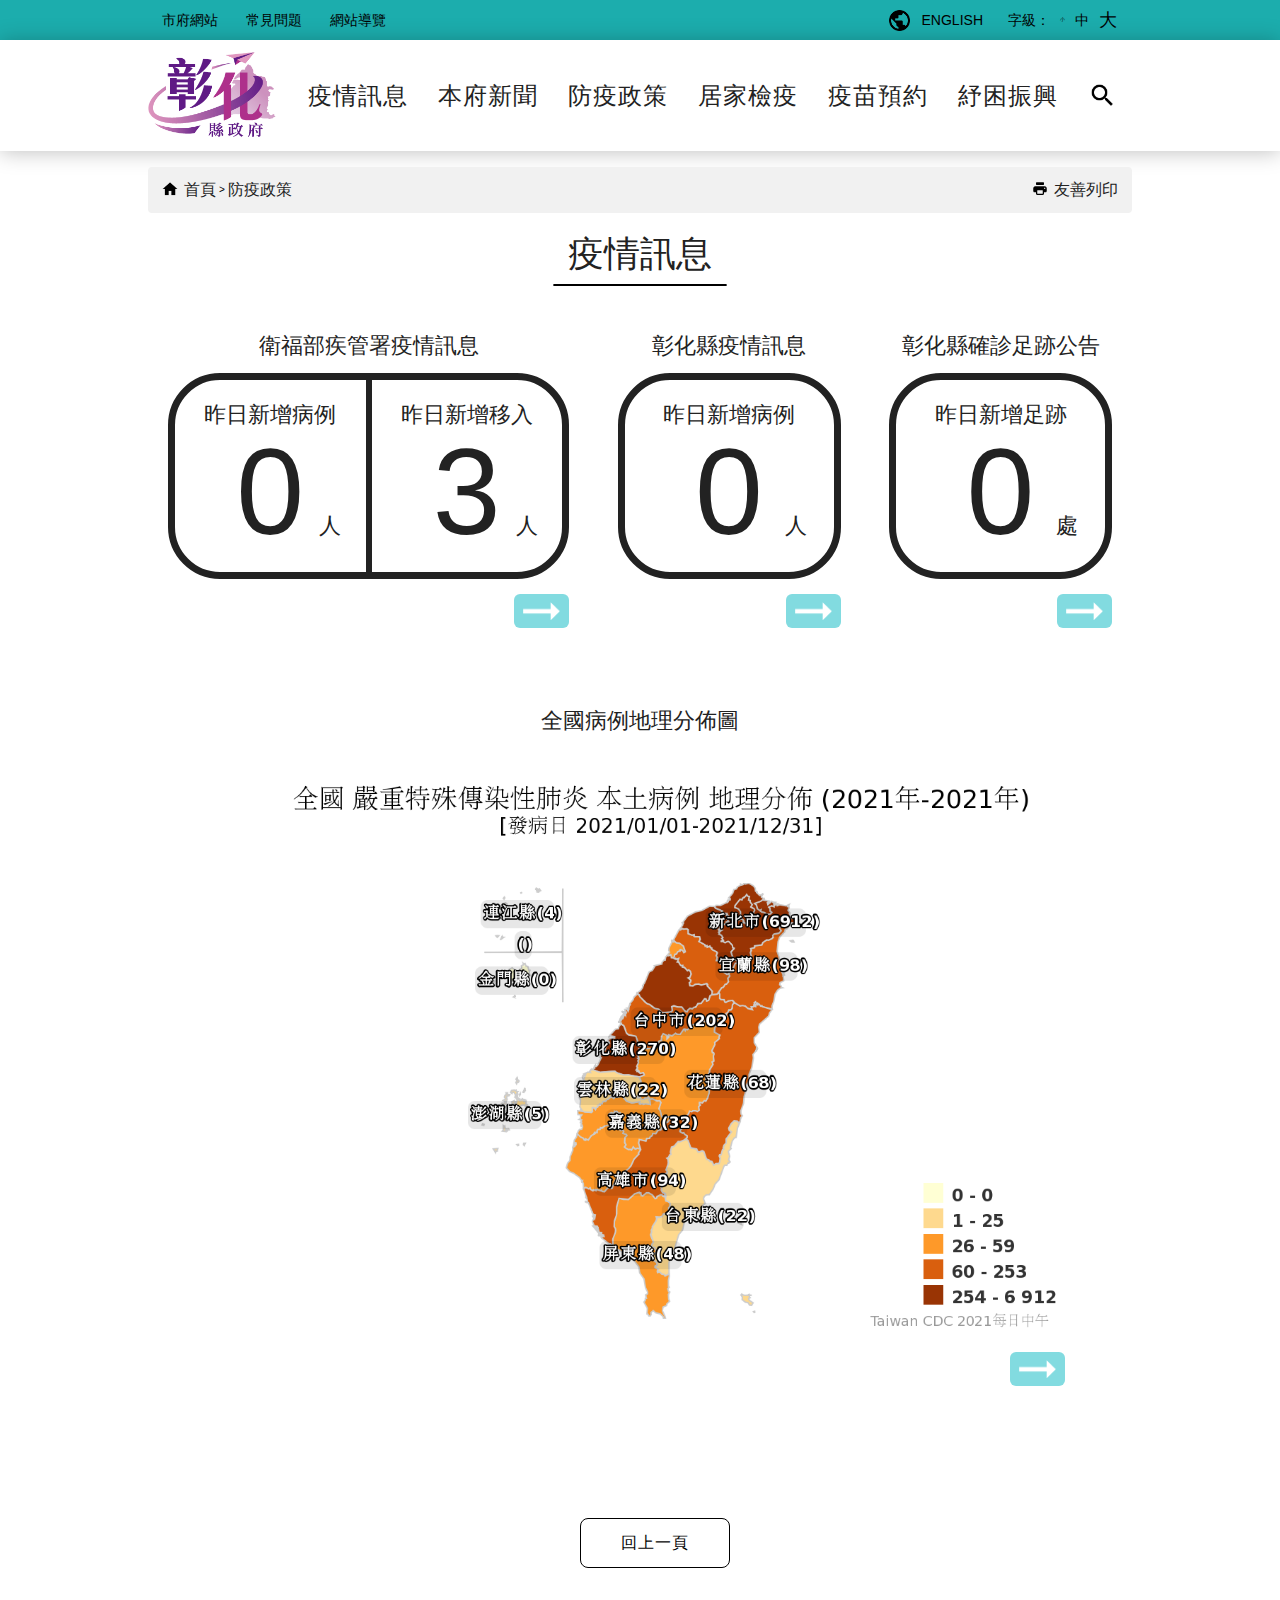
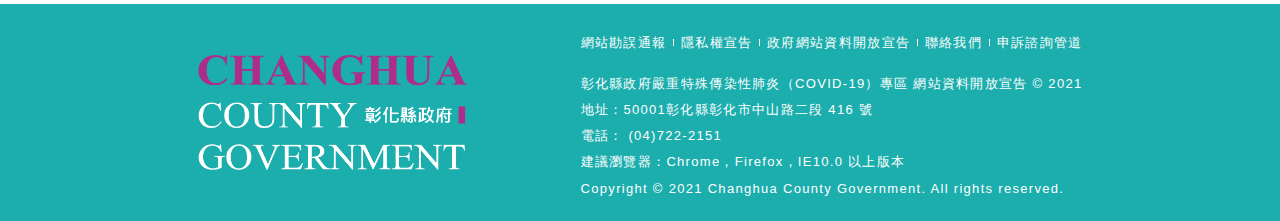
==== message.html @ 7cf7570e "更新麵包屑和回上一頁" ====
<!DOCTYPE html>
<html lang="en">
<head>
    <meta charset="UTF-8">
    <meta http-equiv="X-UA-Compatible" content="IE=edge">
    <meta name="viewport" content="width=device-width, initial-scale=1.0">
    <title>疫情訊息－彰化縣嚴重特殊傳染性肺炎防治專區</title>
    <link rel="stylesheet" href="./css/normalize.css">
    <link rel="stylesheet" href="./css/style.css">
    <link rel="stylesheet" href="./css/style_article.css">
    <link rel="stylesheet" href="./css/style_mes.css">
</head>
<body>
    <div class="container">
        <header>
            <div class="header_box">
                <div class="headerL">
                    <ul class="headerL_list navbtn_li">
                        <li class="header_btn libtn flexTextCenter"><a class="textH" href="https://www.chcg.gov.tw/ch/" target="_blank">市府網站</a></li>
                        <li class="header_btn libtn flexTextCenter"><a class="textH" href=" ">常見問題</a></li>
                        <li class="header_btn libtn flexTextCenter"><a class="textH" href=" ">網站導覽</a></li>
                    </ul>
                </div>
                <div class="headerR">
                    <div class="header_lan">
                        <a href=" ">
                            <img src="img/icon_lan.png" alt="language:English">
                            <p class="textH">ENGLISH</p>
                        </a>
                    </div>
                    <div class="header_textSize">
                        <p class="textH">字級：</p>
                        <a href=" " class="textH smallText">小</a>
                        <a href=" " class="textH">中</a>
                        <a href=" " class="textH bigText">大</a>
                    </div>
                </div>
            </div>
        </header>
        <nav>
            <div class="nav_box">
                <a href="./index.html">
                    <img class="nav_logo" src="img/nav_logo.png" alt="首頁">
                </a>
                <ul class="nav_list navbtn_li">
                    <li class="nav_btn libtn">
                        <div class="flexTextCenter nav_btn_a_box"><a class="textN" href="./message.html">疫情訊息</a></div>
                        <ul class="nav_list_sub">
                            <li class="nav_btn_sub libtn flexTextCenter"><a class="textNp" href="https://www.cdc.gov.tw/" target="_blank">衛福部疾管署疫情訊息</a></li>
                            <li class="nav_btn_sub libtn flexTextCenter"><a class="textNp" href="https://www2.chcg.gov.tw/main/main_act/main.asp?main_id=35955&act_id=420" target="_blank">彰化縣疫情訊息</a></li>
                            <li class="nav_btn_sub libtn flexTextCenter"><a class="textNp" href="https://www2.chcg.gov.tw/main/main_act/main.asp?main_id=35917&act_id=420" target="_blank">彰化縣確診足跡公告</a></li>
                            <li class="nav_btn_sub libtn flexTextCenter"><a class="textNp" href="https://nidss.cdc.gov.tw/nndss/DiseaseMap?id=19CoV" target="_blank">全國病例地理分佈圖</a></li>
                        </ul>
                    </li>
                    <li class="nav_btn libtn">
                        <div class="flexTextCenter nav_btn_a_box"><a class="textN" href="https://www2.chcg.gov.tw/main/main_act/main.asp?main_id=31347&act_id=420" target="_blank">本府新聞</a></div>
                        <ul class="nav_list_sub">
                            <li class="nav_btn_sub libtn flexTextCenter"><a class="textNp" href="https://www2.chcg.gov.tw/main/main_act/main.asp?main_id=31371&act_id=420" target="_blank">防疫措施</a></li>
                            <li class="nav_btn_sub libtn flexTextCenter"><a class="textNp" href="https://www2.chcg.gov.tw/main/main_act/main.asp?main_id=31375&act_id=420" target="_blank">校園防疫</a></li>
                            <li class="nav_btn_sub libtn flexTextCenter"><a class="textNp" href="https://www2.chcg.gov.tw/main/main_act/main.asp?main_id=31374&act_id=420" target="_blank">活動相關</a></li>
                            <li class="nav_btn_sub libtn flexTextCenter"><a class="textNp" href="https://www2.chcg.gov.tw/main/main_act/main.asp?main_id=31370&act_id=420" target="_blank">防疫宣導</a></li>
                            <li class="nav_btn_sub libtn flexTextCenter"><a class="textNp" href="https://www2.chcg.gov.tw/main/main_act/main.asp?main_id=31372&act_id=420" target="_blank">防疫稽查</a></li>
                            <li class="nav_btn_sub libtn flexTextCenter"><a class="textNp" href="https://www2.chcg.gov.tw/main/main_act/main.asp?main_id=31373&act_id=420" target="_blank">居家檢疫</a></li>
                            <li class="nav_btn_sub libtn flexTextCenter"><a class="textNp" href="https://www2.chcg.gov.tw/main/main_act/main.asp?main_id=31376&act_id=420" target="_blank">紓困振興</a></li>
                            <li class="nav_btn_sub libtn flexTextCenter"><a class="textNp" href="https://www2.chcg.gov.tw/main/main_act/main.asp?main_id=31377&act_id=420" target="_blank">關懷慰問</a></li>
                            <li class="nav_btn_sub libtn flexTextCenter"><a class="textNp" href="https://www2.chcg.gov.tw/main/main_act/main.asp?main_id=31369&act_id=420" target="_blank">愛心回饋</a></li>
                        </ul>
                    </li>
                    <li class="nav_btn libtn">
                        <div class="flexTextCenter nav_btn_a_box"><a class="textN" href="./policy.html">防疫政策</a></div>
                        <ul class="nav_list_sub">
                            <li class="nav_btn_sub libtn flexTextCenter"><a class="textNp" href="https://www2.chcg.gov.tw/main/main_act/main.asp?main_id=36682&act_id=420" target="_blank">二級期間防疫政策</a></li>
                            <li class="nav_btn_sub libtn flexTextCenter"><a class="textNp" href="https://www2.chcg.gov.tw/main/main_act/main.asp?main_id=31424&act_id=420" target="_blank">公告指引</a></li>
                            <li class="nav_btn_sub libtn flexTextCenter"><a class="textNp" href="https://www2.chcg.gov.tw/main/main_act/main.asp?main_id=31350&act_id=420" target="_blank">口罩資訊</a></li>
                            <li class="nav_btn_sub libtn flexTextCenter"><a class="textNp" href="https://www2.chcg.gov.tw/main/main_act/main.asp?main_id=31386&act_id=420" target="_blank">防疫措施</a></li>
                            <li class="nav_btn_sub libtn flexTextCenter"><a class="textNp" href=" ">COVID-19 專區</a></li>
                            <li class="nav_btn_sub libtn flexTextCenter"><a class="textNp" href="https://www2.chcg.gov.tw/main/main_act/main.asp?main_id=35940&act_id=420" target="_blank">數位防疫</a></li>
                            <li class="nav_btn_sub libtn flexTextCenter"><a class="textNp" href="https://youtu.be/fLHW1wb9VfM" target="_blank">防疫社交距離影片宣導</a></li>
                        </ul>
                    </li>
                    <li class="nav_btnS libtn"><a class="textN" href="https://www2.chcg.gov.tw/main/main_act/main.asp?main_id=31349&act_id=420" target="_blank">居家檢疫</a></li>
                    <li class="nav_btnS libtn"><a class="textN" href="https://www2.chcg.gov.tw/main/main_act/main.asp?main_id=35650&act_id=420" target="_blank">疫苗預約</a></li>
                    <li class="nav_btn libtn">
                        <div class="flexTextCenter nav_btn_a_box"><a class="textN" href="https://www2.chcg.gov.tw/main/main_act/main.asp?main_id=35984&act_id=420" target="_blank">紓困振興</a></div>
                        <ul class="nav_list_sub">
                            <li class="nav_btn_sub libtn flexTextCenter"><a class="textNp" href="https://www2.chcg.gov.tw/main/main_act/main.asp?main_id=36135&act_id=420" target="_blank">行政院各部會紓困振興資訊</a></li>
                            <li class="nav_btn_sub libtn flexTextCenter"><a class="textNp" href="https://www2.chcg.gov.tw/main/main_act/main.asp?main_id=36148&act_id=420" target="_blank">個人對象紓困方案重點整理（如有誤以中央公告為主）</a></li>
                            <li class="nav_btn_sub libtn flexTextCenter"><a class="textNp" href="https://www2.chcg.gov.tw/main/main_act/main.asp?main_id=36149&act_id=420" target="_blank">事業對象紓困方案重點整理（如有誤以中央公告為主）</a></li>
                            <li class="nav_btn_sub libtn flexTextCenter"><a class="textNp" href="https://www2.chcg.gov.tw/main/main_act/main.asp?main_id=36152&act_id=420" target="_blank">紓困貸款方案整理（如有誤以中央公告為主）</a></li>
                            <li class="nav_btn_sub libtn flexTextCenter"><a class="textNp" href="https://www2.chcg.gov.tw/main/main_act/main.asp?main_id=37393&act_id=420" target="_blank">振興經濟彰化加碼活動</a></li>
                            <li class="nav_btn_sub libtn flexTextCenter"><a class="textNp" href="https://www2.chcg.gov.tw/main/main_act/main.asp?main_id=35986&act_id=420" target="_blank">彰化縣幸福圓夢貸款一年免息</a></li>
                            <li class="nav_btn_sub libtn flexTextCenter"><a class="textNp" href="https://www2.chcg.gov.tw/main/main_act/main.asp?main_id=35988&act_id=420" target="_blank">社福救助單一窗口 1957</a></li>
                            <li class="nav_btn_sub libtn flexTextCenter"><a class="textNp" href="https://www2.chcg.gov.tw/main/main_act/main.asp?main_id=35985&act_id=420" target="_blank">彰化縣地方稅捐減免緩徵</a></li>
                            <li class="nav_btn_sub libtn flexTextCenter"><a class="textNp" href="https://www2.chcg.gov.tw/main/main_act/main.asp?main_id=35990&act_id=420" target="_blank">彰化縣建築在建工程施工期限展延</a></li>
                            <li class="nav_btn_sub libtn flexTextCenter"><a class="textNp" href="https://www2.chcg.gov.tw/main/main_act/main.asp?main_id=35991&act_id=420" target="_blank">彰化縣政府委外場館規費緩徵</a></li>
                            <li class="nav_btn_sub libtn flexTextCenter"><a class="textNp" href="https://www2.chcg.gov.tw/main/main_act/main.asp?main_id=35999&act_id=420" target="_blank">彰化縣 26 處公有零售市場租金全部減半</a></li>
                            <li class="nav_btn_sub libtn flexTextCenter"><a class="textNp" href="https://www2.chcg.gov.tw/main/main_act/main.asp?main_id=36183&act_id=420" target="_blank">彰化縣土地登記逾期罰鍰計收主動扣除疫情警戒期間</a></li>
                        </ul>
                    </li>
                    <li class="nav_btnS libtn flexTextCenter"><a class="flexTextCenter" href=" "><img class="icon_search" src="img/icon_search.png" alt="搜尋"></a></li>
                </ul>
            </div>
        </nav>
        <article>
            <div class="article_box" >
                <div class="breadcrumb_and_print">
                    <div class="breadcrumb">
                        <a href="index.html">
                            <img src="img/icon_homepage.png" alt="homepage" class="icon_homepage">
                            <a href="index.html" class="textC">首頁</a>
                        </a>
                        <div> > </div>
                        <a href="policy.html" class="textC">防疫政策</a>
                    </div>
                    <div class="print_btn">
                        <a href=" ">
                            <img src="img/icon_print.png" alt="友善列印" class="icon_print">
                            <a href=" " class="textC">友善列印</a>
                        </a>
                    </div>
                </div>      
                <div class="tittle_box">
                    <p class="textA">疫情訊息</p>
                    <div class="tittle_line"></div>
                </div>
                <div class="boxA">
                    <div class="boxA_box box_big">
                        <div><p class="textB">衛福部疾管署疫情訊息</p></div>
                        <div class="frame flexTextCenter">
                            <div class="frame_box">
                                <div class="frame_tittle flexTextCenter"><p class="textB">昨日新增病例</p></div>
                                <div class="frame_content">
                                    <div class="frame_content_N flexTextCenter"><p class="textFN">0</p></div>
                                    <div class="frame_quantifier"><p class="textB">人</p></div>
                                </div>
                            </div>
                            <div class="frame_line"></div>
                            <div class="frame_box">
                                <div class="frame_tittle flexTextCenter"><p class="textB">昨日新增移入</p></div>
                                <div class="frame_content">
                                    <div class="frame_content_N flexTextCenter"><p class="textFN">3</p></div>
                                    <div class="frame_quantifier"><p class="textB">人</p></div>
                                </div>
                            </div>
                        </div>
                        <div class="arrow_box">
                            <a href="https://www.cdc.gov.tw/" target="_blank">
                                <div class="flexTextCenter">
                                    <img class="icon_arrow" src="./img/icon_arrow.png">
                                </div>
                            </a>
                        </div>
                    </div>
                    <div class="boxA_box box_small">
                        <div><p class="textB">彰化縣疫情訊息</p></div>
                        <div class="frame flexTextCenter">
                            <div class="frame_box">
                                <div class="frame_tittle flexTextCenter"><p class="textB">昨日新增病例</p></div>
                                <div class="frame_content">
                                    <div class="frame_content_N flexTextCenter"><p class="textFN">0</p></div>
                                    <div class="frame_quantifier"><p class="textB">人</p></div>
                                </div>
                            </div>
                        </div>
                            <div class="arrow_box">
                                <a href="https://www2.chcg.gov.tw/main/main_act/main.asp?main_id=35955&act_id=420" target="_blank">
                                    <div class="flexTextCenter">
                                        <img class="icon_arrow" src="./img/icon_arrow.png">
                                    </div>
                                </a>
                            </div>
                    </div>
                    <div class="boxA_box box_small">
                        <div><p class="textB">彰化縣確診足跡公告</p></div>
                        <div class="frame flexTextCenter">
                            <div class="frame_box">
                                <div class="frame_tittle flexTextCenter"><p class="textB">昨日新增足跡</p></div>
                                <div class="frame_content">
                                    <div class="frame_content_N flexTextCenter"><p class="textFN">0</p></div>
                                    <div class="frame_quantifier"><p class="textB">處</p></div>
                                </div>
                            </div>
                        </div>                            <div class="arrow_box">
                                <a href="https://www2.chcg.gov.tw/main/main_act/main.asp?main_id=35917&act_id=420" target="_blank">
                                    <div class="flexTextCenter">
                                        <img class="icon_arrow" src="./img/icon_arrow.png">
                                    </div>
                                </a>
                            </div>
                    </div>
                </div>
                <div class="boxB">
                    <div><p class="textB">全國病例地理分佈圖</p></div>
                    <div>
                        <img class="geo_pic" src="./img/mes_geo_pic.png" alt="全國 嚴重特殊傳染性肺炎 本土病例 地理分佈（2021年～2021年）">
                            <div class="arrow_box">
                                <a href="https://nidss.cdc.gov.tw/nndss/DiseaseMap?id=19CoV" target="_blank">
                                    <div class="flexTextCenter">
                                        <img class="icon_arrow" src="./img/icon_arrow.png">
                                    </div>
                                </a>
                            </div>
                    </div>
                </div>
                <div class="section section_8">
                    <div class="btn_block textC">
                        <div class="btn_section">
                            <a href="" class="btn">回上一頁</a>
                        </div>
                    </div>
                </div>
            </div>
        </article>
        <footer class="flexTextCenter">
            <div class="footer_box">
                <img class="footer_logo" src="./img/footer_logo.png" alt="彰化縣政府">
                <div class="footerR">
                    <div class="footerR_top">
                        <a class="footer_btn textF" href=" ">網站勘誤通報</a> 
                        <div class="footer_btn_line"></div>
                        <a class="footer_btn textF" href=" ">隱私權宣告</a>
                        <div class="footer_btn_line"></div>        
                        <a class="footer_btn textF" href=" ">政府網站資料開放宣告</a>
                        <div class="footer_btn_line"></div>        
                        <a class="footer_btn textF" href=" ">聯絡我們</a>
                        <div class="footer_btn_line"></div>        
                        <a class="footer_btn textF" href=" ">申訴諮詢管道</a>               
                    </div>
                    <div class="footerR_botton">
                    <p class="textF">彰化縣政府嚴重特殊傳染性肺炎（COVID-19）專區 網站資料開放宣告 © 2021</p>
                    <p class="textF">地址：50001彰化縣彰化市中山路二段 416 號</p>
                    <p class="textF">電話： (04)722-2151</p>
                    <p class="textF">建議瀏覽器：Chrome，Firefox，IE10.0 以上版本</p>
                    <p class="textF">Copyright © 2021 Changhua County Government. All rights reserved.</p>
                    </div>
                </div>
            </div>
        </footer>
    </div>
</body>
</html>
---- css/style.css ----
html{
    box-sizing:border-box;
    font-size: 10px;
  }

  *,*::before,*::after{
    box-sizing: inherit;
    padding: 0;
    margin: 0;
}

body{
  font-family: 'ArialMT Regular',Arial, Helvetica, sans-serif;
  background-color: #ffffff;
}

.container{
  width: auto;
  min-width: 1280px;
  height: 940px;

}

a{            /*把a標籤的底線都拿掉，加上自動換行，顏色設定為黑色*/
  display: block;
  color: #030303;
  text-decoration: none;
}

.navbtn_li{                /*給list型導覽列的li元素，使導覽列橫向排列*/
  display: flex;
}

.libtn{                     /*list型導覽列按鈕初始*/
  list-style: none;
  text-align: center;
}

.flexTextCenter{            /*文字垂直中央置中（給盒子），為了子導覽列所以設定向下排序*/
  display: flex;
  justify-content: center;
  align-items: center;
}

/* ↓ 字型設定區/////////////////////////////////////////////////////////////*/

.textH{                 /* header 字型*/
  padding: 0px;
  margin: 0px;
  color: #000000;
  font-size: 1.4rem;
  font-family: 'Arial', 'Arial Narrow', sans-serif;
}

.textN{                 /* nav 字型*/
  padding: 0px;
  margin: 0px;
  color: #222222;
  font-size: 2.4rem;
  font-family: 'Arial', 'Arial Narrow', sans-serif;
  letter-spacing: 1px;
  height: inherit;
  line-height: 111px;
}

.textNp{                 /* sub nav 字型*/
  padding: 10px;
  margin: 0px;
  color: #222222;
  font-size: 1.4rem;
  font-family: 'Arial', 'Arial Narrow', sans-serif;
  line-height: 1.5;
  letter-spacing: 1px;
}

.textA{                 /* 內文 ABC 級字型都還沒用過可以改*/
    padding: 0px;
    margin: 0px;
    color: #222222;
    font-size: 3.6rem;
    font-family: 'Arial', 'Arial Narrow', sans-serif;
}

.textB{
  padding: 0px;
  margin: 0px;
  color: #222222;
  font-size: 2.2rem;
  font-family: 'Arial', 'Arial Narrow', sans-serif;
}

.textC{
  padding: 0px;
  margin: 0px;
  color: #222222;
  font-size: 1.6rem;
  font-family: 'Arial', 'Arial Narrow', sans-serif;
}

.textF{
  padding: 0px;
  margin: 0px;
  color: #FFFFFF;
  font-size: 1.3rem;
  font-family: 'Roboto','Arial', 'Arial Narrow', sans-serif;
  line-height: 15px;
  letter-spacing: 0.1em;
}


/* ↑ 字型設定區/////////////////////////////////////////////////////////////////*/

/* ↓ Header 區/////////////////////////////////////*/
header{
  height: 40px;
  display: flex;
  justify-content: center;
  background-color: #1CADAD;
}

.header_box{
  height: inherit;
  width: 984px;
  display: flex;
  justify-content: space-between;
}


.headerL{
  height: inherit;
}

.headerL_list{
  height: inherit;
}

.header_btn{
  width: 84px;
}


.headerR{
  height: inherit;
  display: flex;
  justify-content: space-around;
}

.header_lan{
  display: flex;
  justify-content: space-around;
}

.headerR a{
  display: flex;
  flex-direction:row;
  align-items: center;
  justify-content: space-around;
}

.header_lan img{
  height: 25px;
  width: auto;
}

.header_lan .textH{
  padding: 10px;
}

.header_textSize{
  display: flex;
  justify-content: space-around;
  align-items: center;
  padding: 10px;
}

.header_textSize .textH{
  padding: 5px;
}

.header_textSize .smallText{
  font-size: 0.5em;
}

.header_textSize .bigText{
  font-size: 1.75em;
}
/* ↑ Header 區/////////////////////////////////////*/

/* ↓ nav 區/////////////////////////////////////*/
nav{
  height: 111px;
  display: flex;
  justify-content: center;
  background-color: inherit;
  box-shadow: 0px 1px 20px rgba(0, 0, 0, 0.25);
}

.nav_box{
  height: inherit;
  width: 984px;
  display: flex;
  flex-direction: row;
  justify-content: space-between;
  align-items: center;
}

.nav_logo{
  height: 85px;
}

.nav_list{
  height: inherit;
}

.icon_search{
  height: 29px;
}

.nav_btn{
  height: inherit;
  padding: 0 15px;
  position: relative;
}

.nav_btnS{
  height: inherit;
  padding: 0 15px;
  position: relative;
}

.nav_btn_a_box{
  height: inherit;
}

.nav_list_sub{
  width: 130px;
  flex-direction: column;
  background-color: #ffffff;
  position: relative;
  display: none;
}

.nav_btn:hover{
  background-color: #d1d1d1;
  padding: 0;
  /* transition: .5s; */
}

.nav_btnS:hover{
  background-color: #d1d1d1;
  /* transition: .5s; */
}

.nav_btn:hover .nav_list_sub{
  display: block;
  transition: .3s;
}

.nav_btn_sub:hover{
  background-color: #d1d1d1;
  transition: .3s;
}

.nav_list_sub > .nav_btn_sub:hover {
  background-color: #d1d1d1;
  transition: .3s;
}

/* ↑ nav 區/////////////////////////////////////*/

/* ↓ banner 區/////////////////////////////////////*/

.banner{
  width: 100%;
  margin-bottom: 30px;
}

.banner img{
  width: inherit;
}

/* ↑ banner 區/////////////////////////////////////*/

/* ↓ footer 區/////////////////////////////////////*/

footer{
  background-color: #1CADAD;
  width: inherit;
  height: 217px;
}

.footer_box{
  height: inherit;
  width: 885px;
  display: flex;
  justify-content: space-between;
  align-items: center;
}

.footer_logo{
  height: 115px;
}

.footerR{
  height: inherit;
  padding: 20px 0;
}

.footerR_top{
  height: 20%;
  display: flex;
  align-items: center;
  justify-content: space-between;
}

.footer_btn_line{
  height: inherit;
  width: 1px;
  border-right: #ffffff 1px solid;
}

.footerR_botton{
  padding-top: 10px;
  height: 80%;
  display: flex;
  flex-direction: column;
  justify-content: space-around;
}
/* ↑ footer 區/////////////////////////////////////*/
---- css/style_article.css ----
/* 各頁頁首標題 */

.tittle_box{
    height: 80px;
    margin-top: 20px;
}

.tittle_box p{
    padding: 0 15px;
}

.tittle_line{
    height: 1px;
    border: #000000 1.5px solid;
    background-color: #000000;
    border-radius: 100px;
    margin-top: 10px;
}

/* ↓ 麵包屑跟友善列印 區/////////////////////////////////////*/
.breadcrumb_and_print{
    display: flex;
    flex-direction: row;
    justify-content: space-between;
    align-items: center;
    width: 984px;
    padding: 11px;
    height: 46px;
    left: 148px;
    top: 168px;
    margin-top: 16px;
    background: #F1F1F1;
    border-radius: 4px;
    /* border: solid 1px rgb(194, 111, 111); */
}
.breadcrumb, .print_btn{                /* 麵包屑 友善列印 */
    display: flex;
    flex-wrap: nowrap;
    align-items: center;
    /* border: solid 1px black; */
}
.breadcrumb a{
    padding: 3px;
    left:5px;
}
.print_btn a{
    padding: 3px;
}
.print_btn{
    padding-left: 5px;
}
.icon_homepage, .icon_print{                /* 首頁 列印icon */
    width: 16px;
    height: 16px;
}
/* ↑  麵包屑跟友善列印 區/////////////////////////////////////*/



.section{
    margin-top: 16px;
    padding: 16px;
    width: 100%;
    text-align: center;
    align-items: center;
}
.btn_block{
    /* border: solid 1px black; */
    display: flex;
    flex-direction: column;
    flex-wrap: wrap;
    justify-content: center;
    width: 982px;
    margin-top: 20px;
}
.btn_section{
    display: flex;
    flex-direction: row;
    flex-wrap: nowrap;
    justify-content: center;
}

.section_8 .btn_section{
    padding: 20px;
}
.section_8 .btn{
    margin: 0;
    padding: 15px 40px;
    letter-spacing: 1px;
    background-color: #ffffff;
    border: solid 0.1px black;
    border-radius: 8px;
    transition: 0.5s;
}
.section_8 .btn:hover{
    background-color: #e6e6e6;
}
---- css/style_mes.css ----
article{
    display: flex;
    justify-content: center;
}

.article_box{
    width: 984px;
    display: flex;
    flex-direction: column;
    align-items: center;
}

.boxA{
    display: flex;
    justify-content: space-between;
    width: inherit;
}



.frame{
    height: 206px;
    width: inherit;
    border: #222222 7px solid;
    border-radius: 52px;
    margin: 15px;
}

.textFN{
    padding: 0px;
    margin: 0px;
    color: #222222;
    font-size: 12.2rem;
    font-family: 'Arial', 'Arial Narrow', sans-serif;
    align-items: center;
    text-align: center;
}

.frame_box{
    height: 80%;
    width: 80%;
    margin: 20px;
}

.frame_tittle{
    height: 20%;
}

.frame_content{
    height: 80%;
    display: flex;
    justify-content: flex-end;
}

.frame_content_N{
    width: 60%;
}

.frame_quantifier{
    width: 20%;
    display: flex;
    flex-direction: column-reverse;
    align-items: center;
}

.frame_quantifier{
    padding-bottom: 15px;
}

.frame_line{
    height: inherit;
    border: #222222 3px solid;
    background-color: #222222;
}

.box_big .frame{
    justify-content: space-around;
}

.boxA_box{
    display: flex;
    flex-direction: column;
    align-items: center;
    margin: 20px;
}

.box_big{
    width: 401px;
}

.box_small{
    width: 223px;
}

.arrow_box{
    width: inherit;
    display: flex;
    flex-direction: row-reverse;
    margin-bottom: 20px;
}

.arrow_box div{
    background-color: #82DBE0;
    width: 55px;
    height: 34px;
    border-radius: 6px;
}

.icon_arrow{
    width: 37px;
    height: 18px;
}

.arrow_box div:hover{
    background-color: #85ABF4;
    transition: .3s;
}



.boxB{
    display: flex;
    flex-direction: column;
    align-items: center;
    width: inherit;
    padding: 40px;
}

.boxB p{
    padding-bottom: 40px;
}

.geo_pic{
    height: 566px;
    margin-bottom: 10px;
}
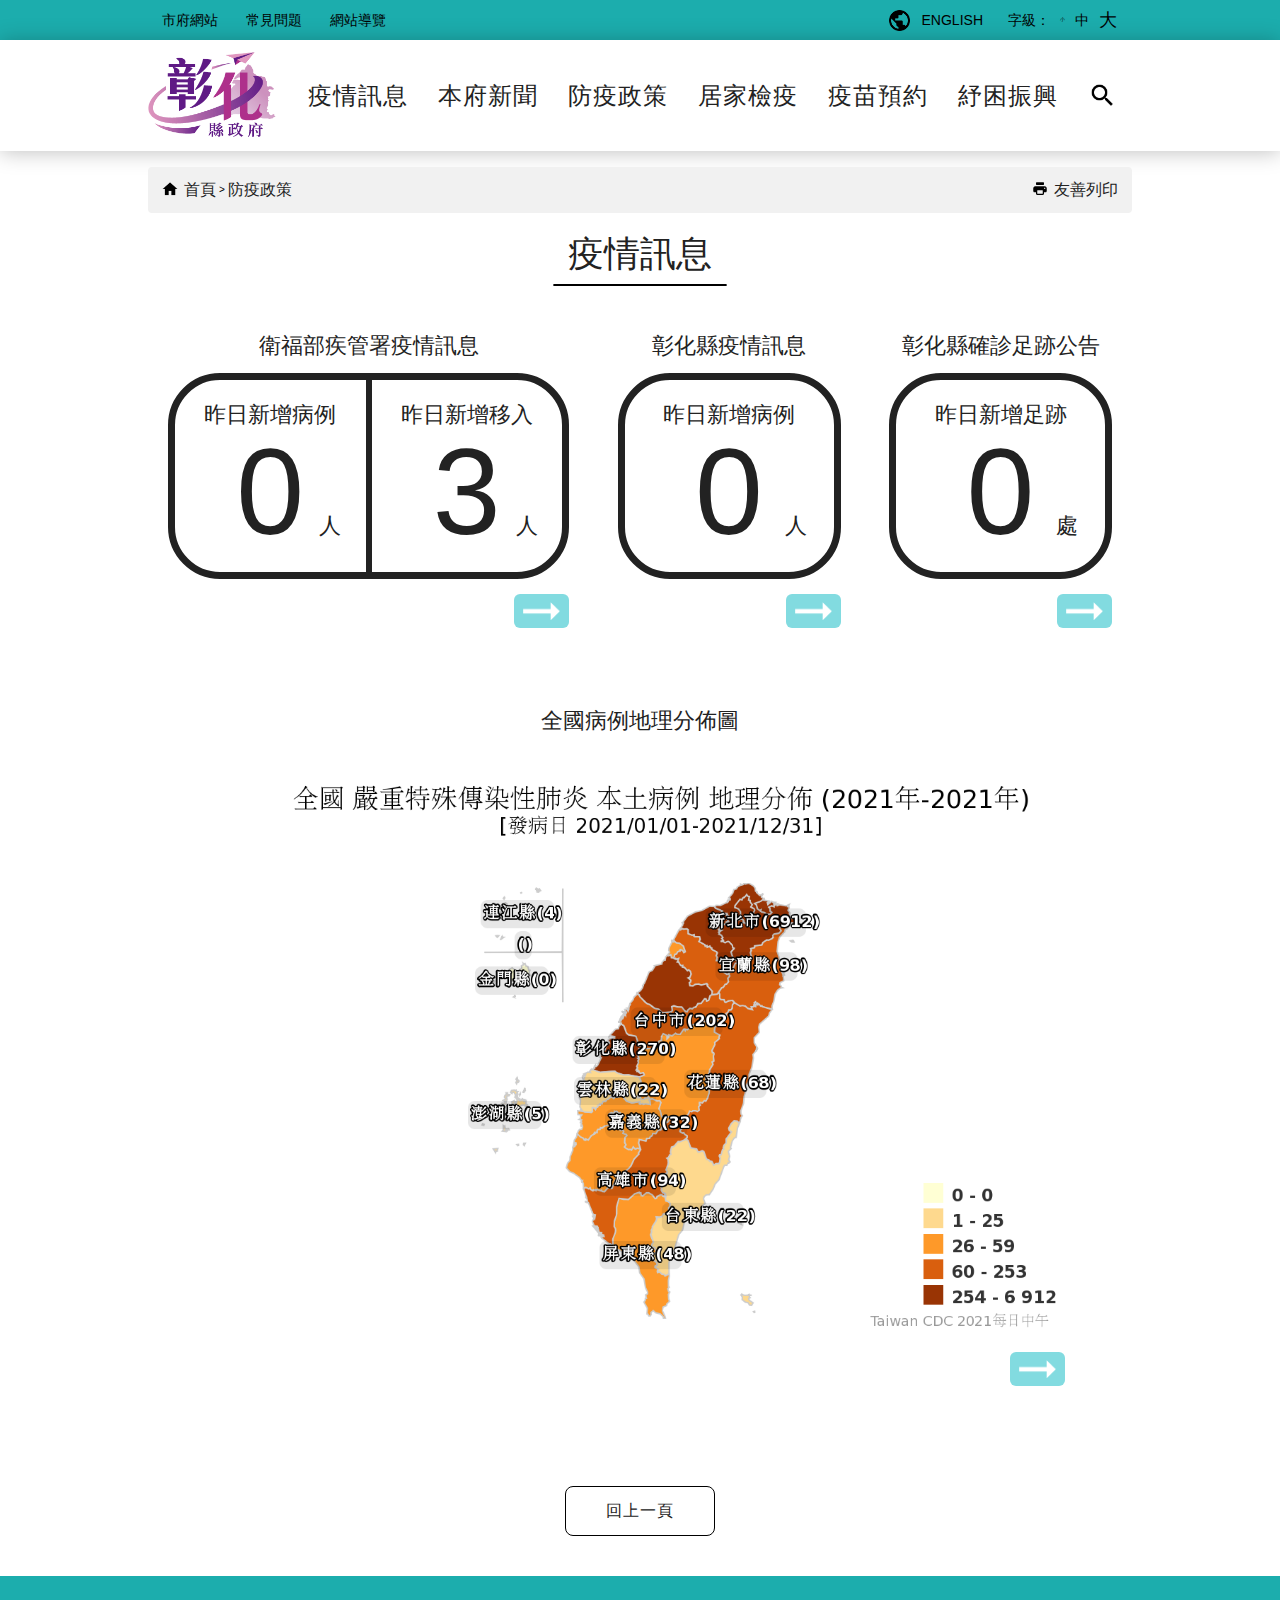
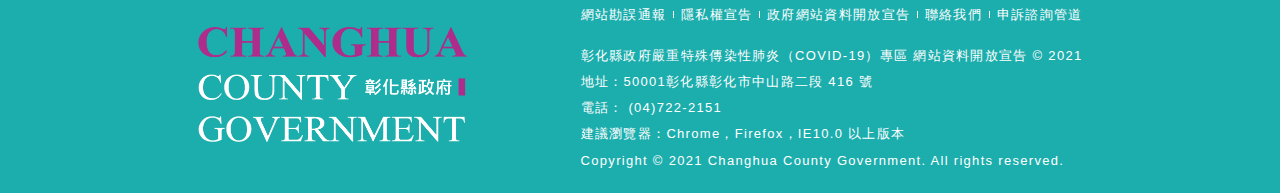
==== commit 3d73f67d: "修改「回上一頁」按鈕" ====
--- a/message.html
+++ b/message.html
@@ -202,13 +202,7 @@
                             </div>
                     </div>
                 </div>
-                <div class="section section_8">
-                    <div class="btn_block textC">
-                        <div class="btn_section">
-                            <a href="" class="btn">回上一頁</a>
-                        </div>
-                    </div>
-                </div>
+                <a href="" class="back_btn textC">回上一頁</a>
             </div>
         </article>
         <footer class="flexTextCenter">
--- a/css/style_article.css
+++ b/css/style_article.css
@@ -57,34 +57,12 @@
 
 
 
-.section{
-    margin-top: 16px;
-    padding: 16px;
-    width: 100%;
-    text-align: center;
-    align-items: center;
-}
-.btn_block{
-    /* border: solid 1px black; */
-    display: flex;
-    flex-direction: column;
-    flex-wrap: wrap;
-    justify-content: center;
-    width: 982px;
-    margin-top: 20px;
-}
-.btn_section{
-    display: flex;
-    flex-direction: row;
-    flex-wrap: nowrap;
-    justify-content: center;
-}
 
-.section_8 .btn_section{
-    padding: 20px;
-}
-.section_8 .btn{
-    margin: 0;
+
+
+
+.back_btn{
+    margin: 40px;
     padding: 15px 40px;
     letter-spacing: 1px;
     background-color: #ffffff;
@@ -92,6 +70,6 @@
     border-radius: 8px;
     transition: 0.5s;
 }
-.section_8 .btn:hover{
+.back_btn:hover{
     background-color: #e6e6e6;
 }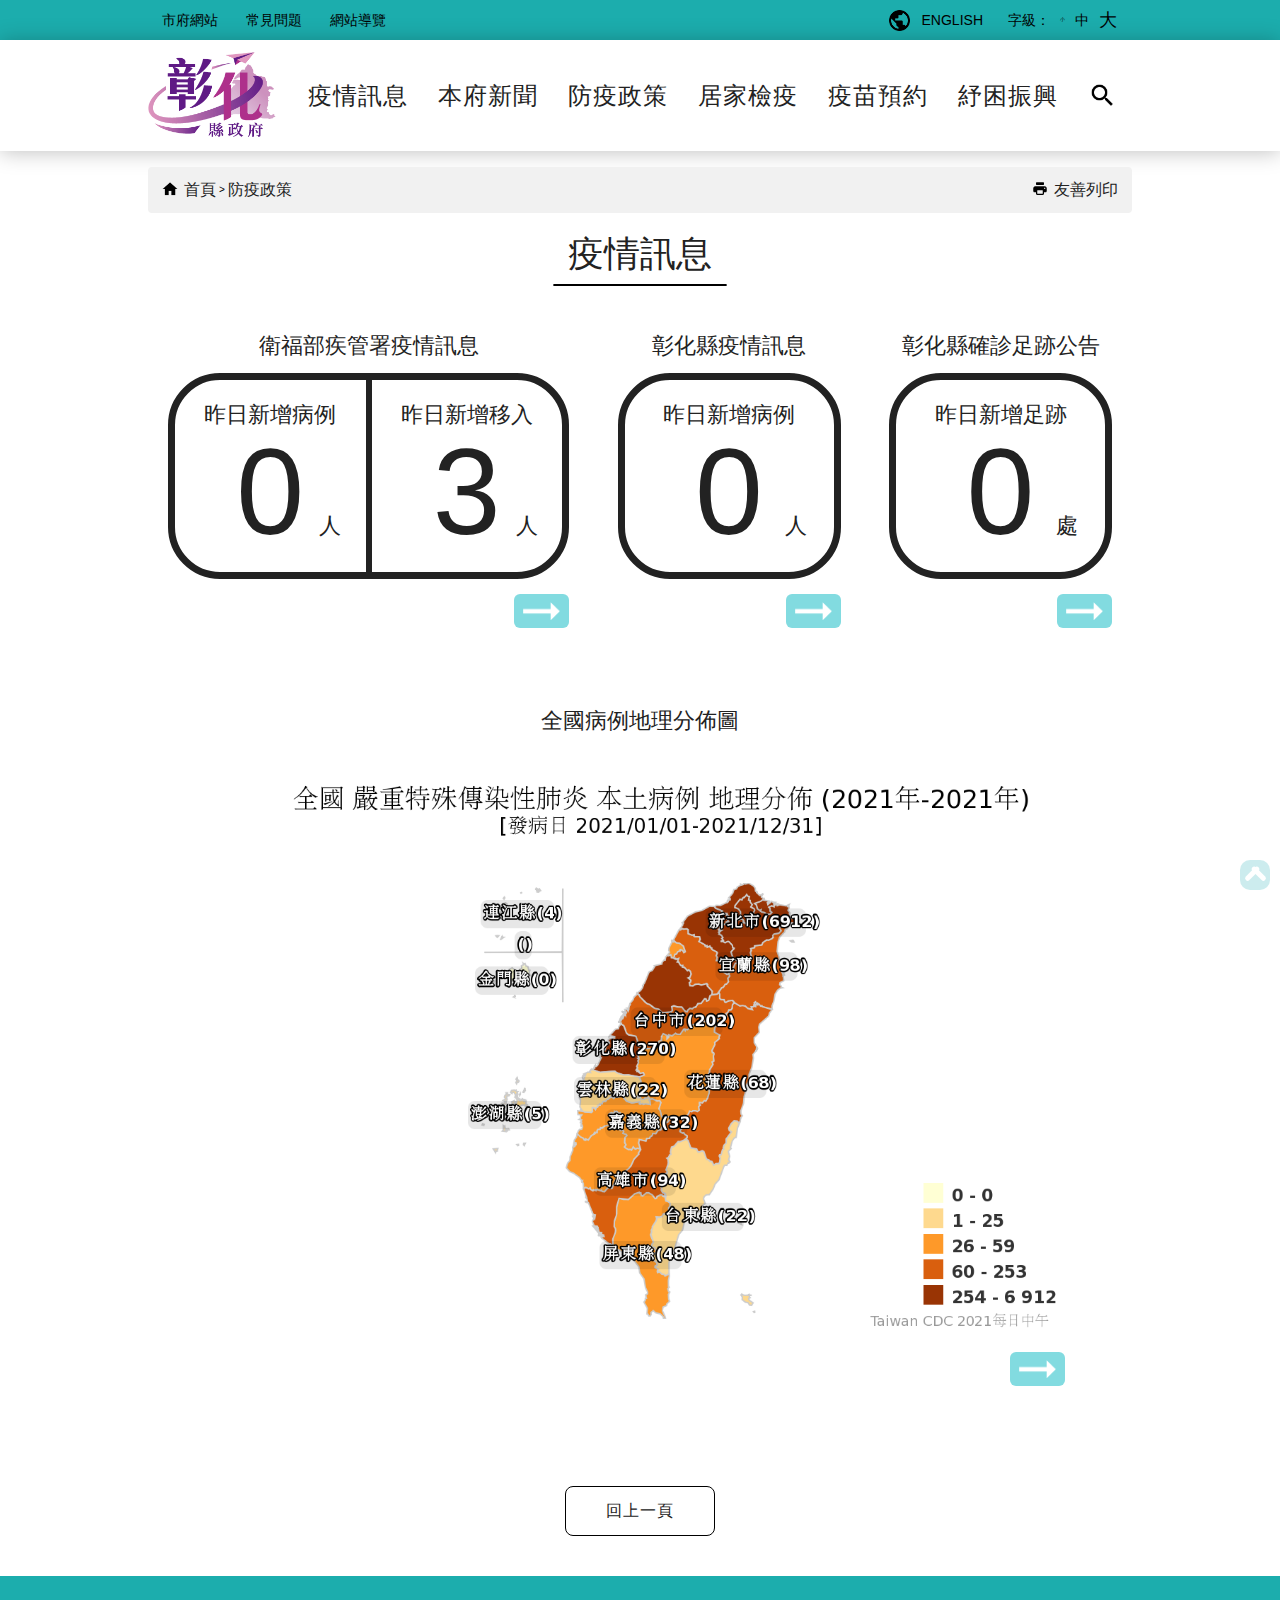
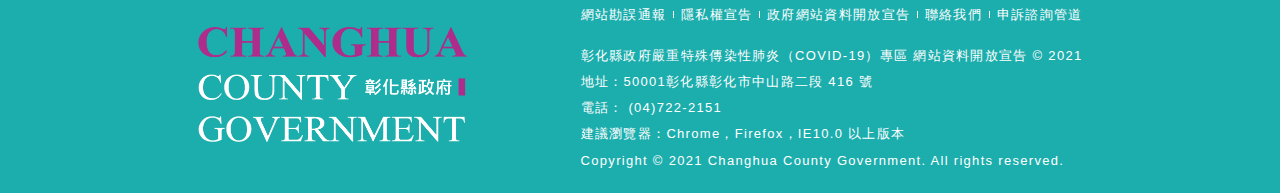
==== commit 730f4dc9: "置頂試做" ====
--- a/message.html
+++ b/message.html
@@ -11,7 +11,7 @@
     <link rel="stylesheet" href="./css/style_mes.css">
 </head>
 <body>
-    <div class="container">
+    <div class="container" id="top">
         <header>
             <div class="header_box">
                 <div class="headerL">
@@ -73,7 +73,7 @@
                             <li class="nav_btn_sub libtn flexTextCenter"><a class="textNp" href="https://www2.chcg.gov.tw/main/main_act/main.asp?main_id=31424&act_id=420" target="_blank">公告指引</a></li>
                             <li class="nav_btn_sub libtn flexTextCenter"><a class="textNp" href="https://www2.chcg.gov.tw/main/main_act/main.asp?main_id=31350&act_id=420" target="_blank">口罩資訊</a></li>
                             <li class="nav_btn_sub libtn flexTextCenter"><a class="textNp" href="https://www2.chcg.gov.tw/main/main_act/main.asp?main_id=31386&act_id=420" target="_blank">防疫措施</a></li>
-                            <li class="nav_btn_sub libtn flexTextCenter"><a class="textNp" href=" ">COVID-19 專區</a></li>
+                            <li class="nav_btn_sub libtn flexTextCenter"><a class="textNp" href="./policy.html#COVID-19space">COVID-19 專區</a></li>
                             <li class="nav_btn_sub libtn flexTextCenter"><a class="textNp" href="https://www2.chcg.gov.tw/main/main_act/main.asp?main_id=35940&act_id=420" target="_blank">數位防疫</a></li>
                             <li class="nav_btn_sub libtn flexTextCenter"><a class="textNp" href="https://youtu.be/fLHW1wb9VfM" target="_blank">防疫社交距離影片宣導</a></li>
                         </ul>
@@ -202,8 +202,9 @@
                             </div>
                     </div>
                 </div>
-                <a href="" class="back_btn textC">回上一頁</a>
-            </div>
+                <a href="javascript:history.go(-1);" class="back_btn textC">回上一頁</a>
+            </div>
+            <a href="#top" class="toTop-arrow" id="BackTop" type="button" style="display: inline-block; opacity: 0.6;"></a>
         </article>
         <footer class="flexTextCenter">
             <div class="footer_box">
@@ -231,5 +232,6 @@
             </div>
         </footer>
     </div>
+    <!-- <script src="./js/script.js"></script> -->
 </body>
 </html>--- a/css/style.css
+++ b/css/style.css
@@ -326,4 +326,50 @@
   flex-direction: column;
   justify-content: space-around;
 }
-/* ↑ footer 區/////////////////////////////////////*/+/* ↑ footer 區/////////////////////////////////////*/
+
+
+/* .backtop{
+  display: inline-block;
+  width: 50px;
+  height: 50px;
+  position: relative;
+  right: 20px;
+  bottom: 20px;
+  background-color: #1CADAD;
+}  */
+
+.toTop-arrow {
+  width: 3rem;
+  height: 3rem;
+  padding: 0;
+  margin: 0;
+  border: 0;
+  border-radius: 33%;
+  opacity: 0.6;
+  background: #ABE0E3;
+  cursor: pointer;
+  position:fixed;
+  right: 1rem;
+  bottom: 1rem;
+  display: none;
+}
+.toTop-arrow::before, .toTop-arrow::after {
+  margin: 4px;
+  width: 18px;
+  height: 5px;
+  border-radius: 3px;
+  background: #ffffff;
+  position: absolute;
+  top: 30%;
+  content: "";
+}
+.toTop-arrow::before {
+  transform: rotate(-45deg) translate(0, -50%);
+  left: 0.05rem;
+}
+.toTop-arrow::after {
+  transform: rotate(45deg) translate(0, -50%);
+  right: 0.05rem;
+}
+.toTop-arrow:focus {outline: none;}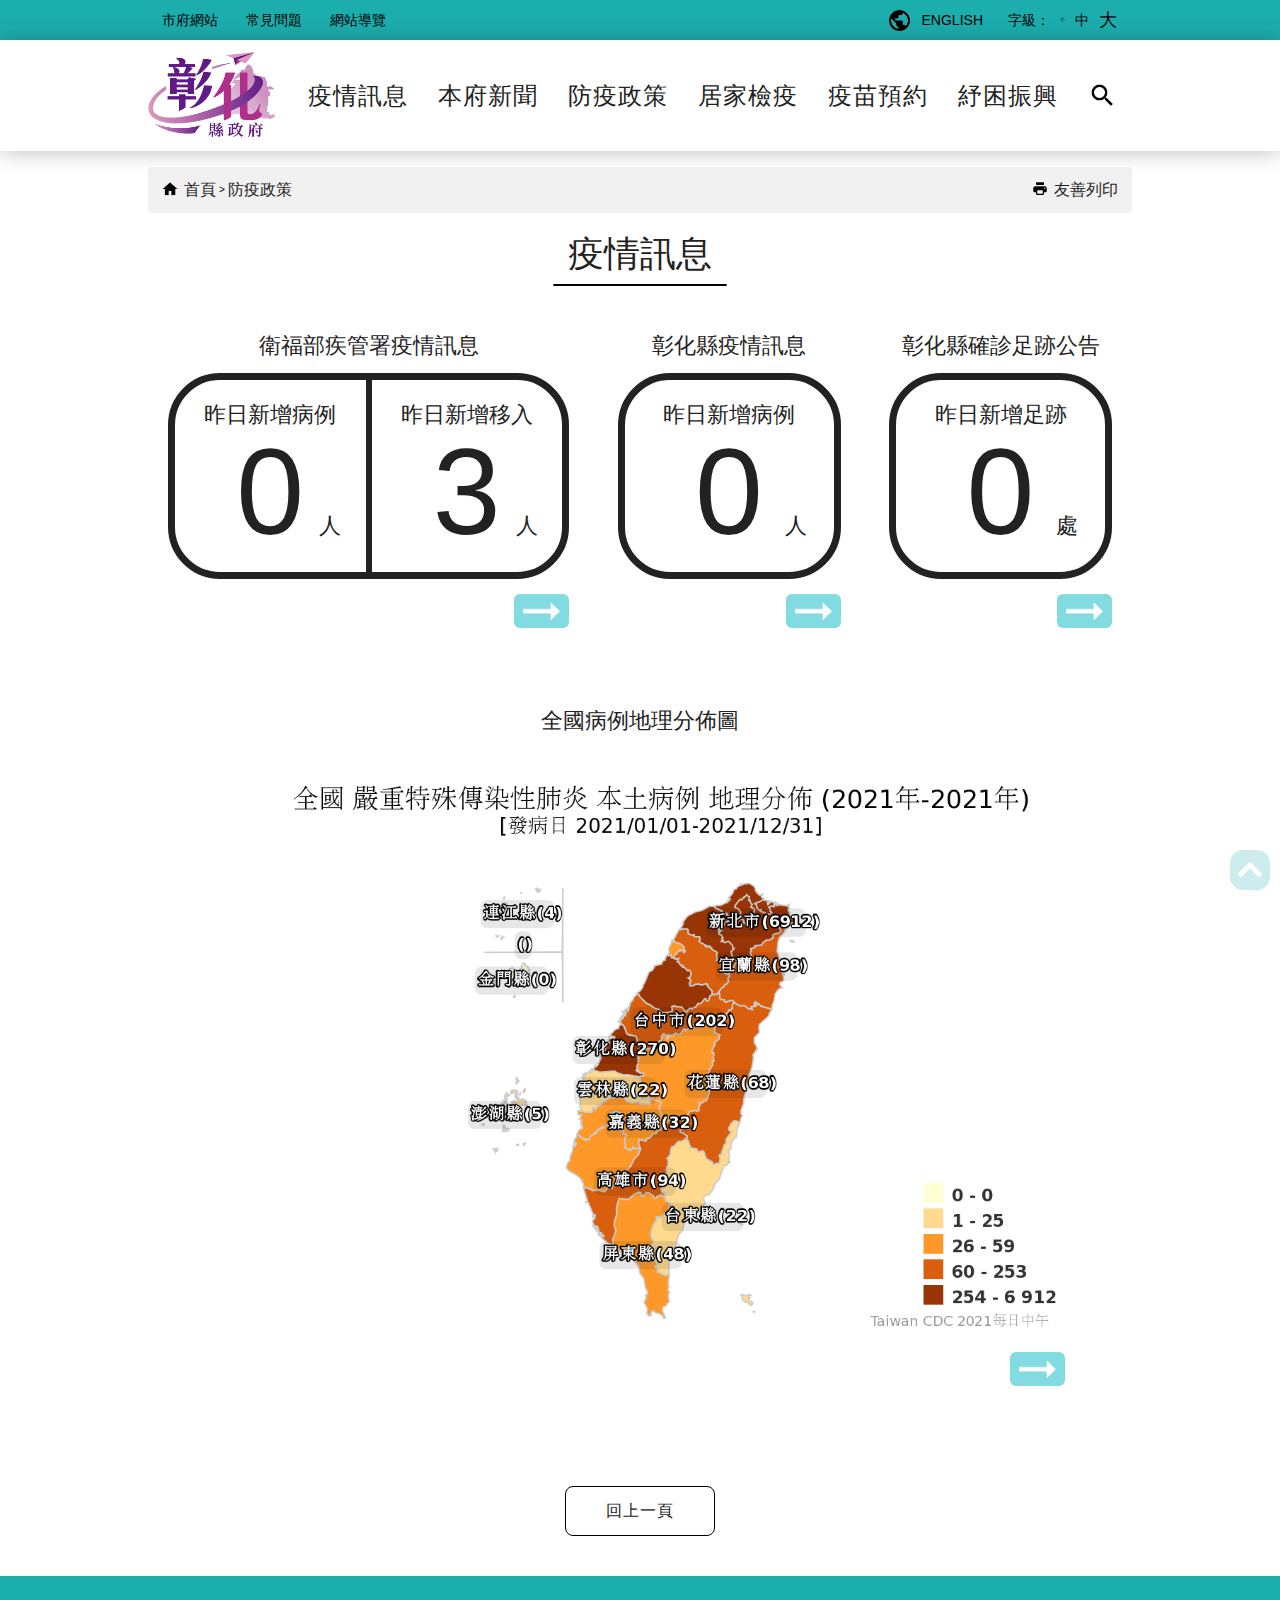
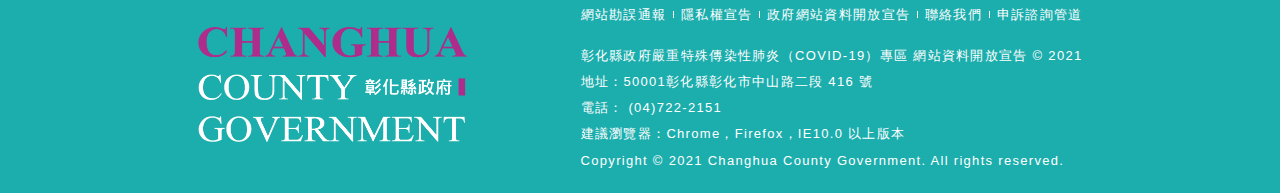
==== commit abc049c5: "mes加了回首頁但設成註解" ====
--- a/message.html
+++ b/message.html
@@ -202,7 +202,10 @@
                             </div>
                     </div>
                 </div>
-                <a href="javascript:history.go(-1);" class="back_btn textC">回上一頁</a>
+                <div class="back_btn_box">
+                    <!-- <a href="./index.html" class="back_btn textC">回首頁</a> -->
+                    <a href="javascript:history.go(-1);" class="back_btn textC">回上一頁</a>
+                </div>
             </div>
             <a href="#top" class="toTop-arrow" id="BackTop" type="button" style="display: inline-block; opacity: 0.6;"></a>
         </article>
--- a/css/style.css
+++ b/css/style.css
@@ -340,18 +340,18 @@
 }  */
 
 .toTop-arrow {
-  width: 3rem;
-  height: 3rem;
+  width: 40px;
+  height: 40px;
   padding: 0;
   margin: 0;
   border: 0;
   border-radius: 33%;
-  opacity: 0.6;
+  /* opacity: 0.8; */
   background: #ABE0E3;
   cursor: pointer;
   position:fixed;
-  right: 1rem;
-  bottom: 1rem;
+  right: 10px;
+  bottom: 10px;
   display: none;
 }
 .toTop-arrow::before, .toTop-arrow::after {
@@ -361,15 +361,15 @@
   border-radius: 3px;
   background: #ffffff;
   position: absolute;
-  top: 30%;
+  top: 15px;
   content: "";
 }
 .toTop-arrow::before {
   transform: rotate(-45deg) translate(0, -50%);
-  left: 0.05rem;
+  left: 4px;
 }
 .toTop-arrow::after {
   transform: rotate(45deg) translate(0, -50%);
-  right: 0.05rem;
+  right: 4px;
 }
 .toTop-arrow:focus {outline: none;}--- a/css/style_article.css
+++ b/css/style_article.css
@@ -56,13 +56,16 @@
 /* ↑  麵包屑跟友善列印 區/////////////////////////////////////*/
 
 
-
+.back_btn_box{
+    display: flex;
+    justify-content: center;
+}
 
 
 
 
 .back_btn{
-    margin: 40px;
+    margin: 40px 20px;
     padding: 15px 40px;
     letter-spacing: 1px;
     background-color: #ffffff;
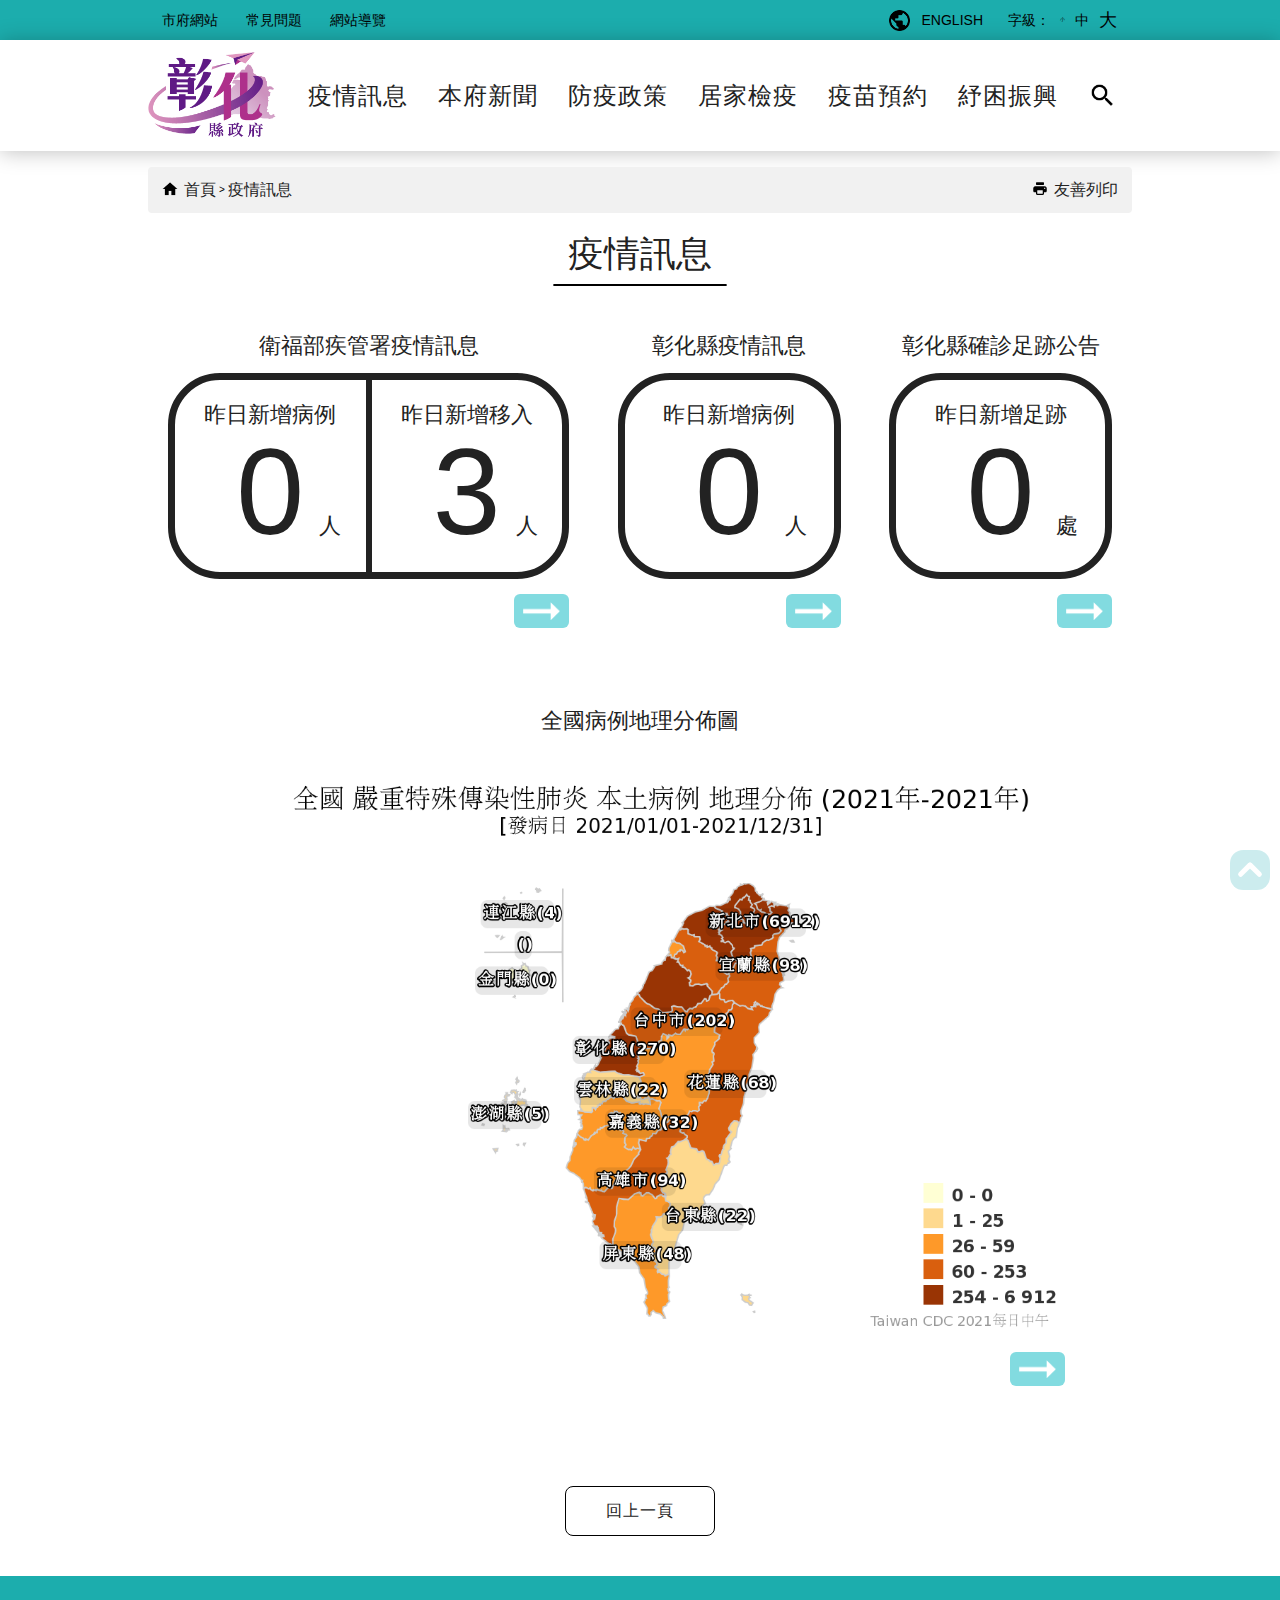
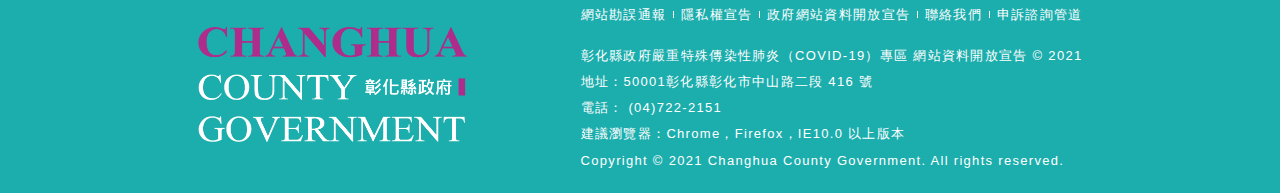
==== commit 2e50f817: "更改疫情訊息的麵包屑" ====
--- a/message.html
+++ b/message.html
@@ -110,7 +110,7 @@
                             <a href="index.html" class="textC">首頁</a>
                         </a>
                         <div> > </div>
-                        <a href="policy.html" class="textC">防疫政策</a>
+                        <a href="message.html" class="textC">疫情訊息</a>
                     </div>
                     <div class="print_btn">
                         <a href=" ">
